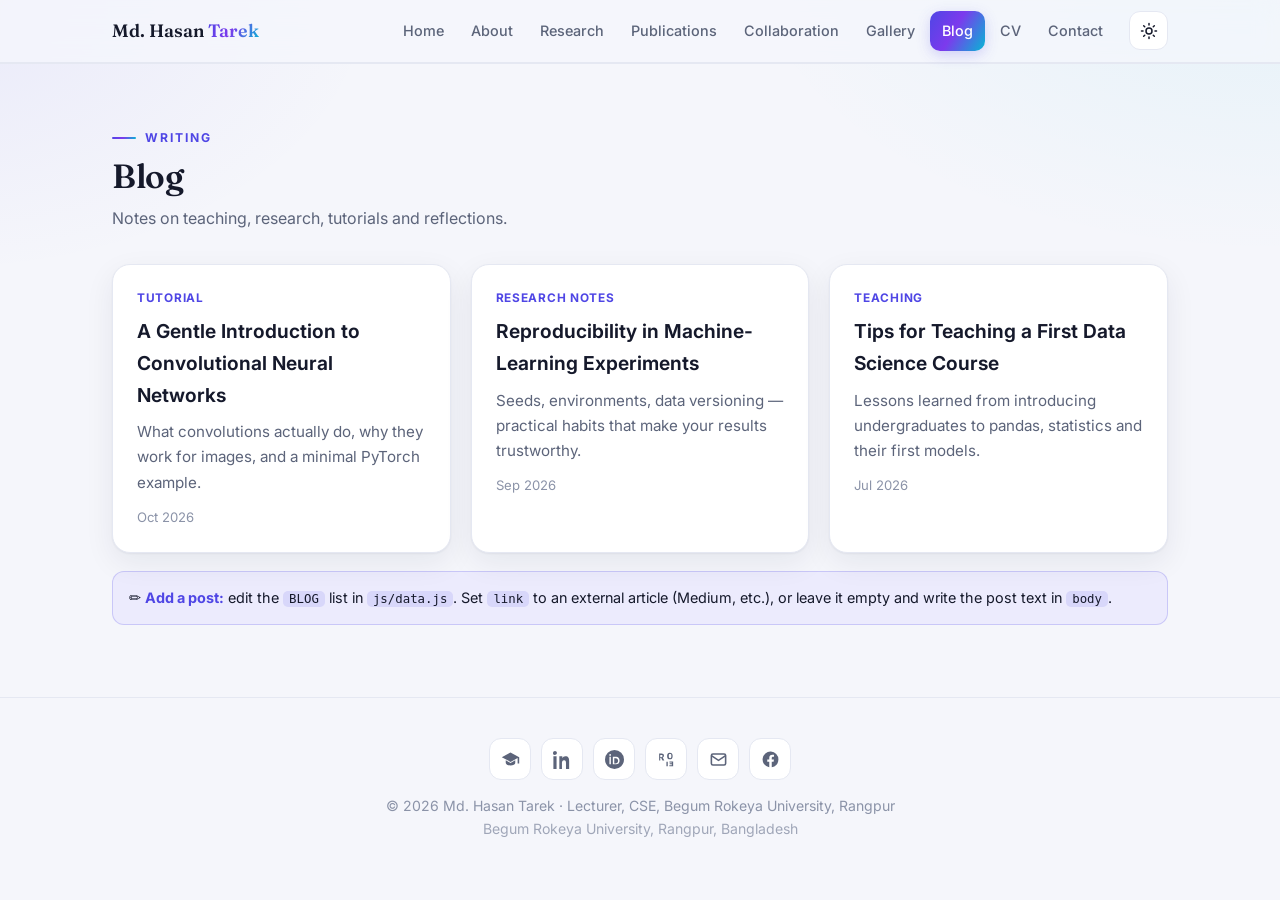
==== blog.html @ a64d5961 "Initial commit of my personal website" ====
<!DOCTYPE html>
<html lang="en">
<head>
<meta charset="UTF-8"/>
<meta name="viewport" content="width=device-width, initial-scale=1.0"/>
<title>Blog — Md. Hasan Tarek</title>
<meta name="description" content="Notes on teaching, research, tutorials and reflections by Md. Hasan Tarek."/>
<link rel="preconnect" href="https://fonts.googleapis.com"/>
<link rel="preconnect" href="https://fonts.gstatic.com" crossorigin/>
<link href="https://fonts.googleapis.com/css2?family=Inter:wght@400;500;600;700&family=Newsreader:ital,opsz,wght@0,6..72,400;0,6..72,500;0,6..72,600;1,6..72,400&display=swap" rel="stylesheet"/>
<link rel="stylesheet" href="css/style.css"/>
</head>
<body data-page="blog">
<header class="nav"></header>

<section class="page">
  <div class="wrap">
    <p class="eyebrow">Writing</p>
    <h1 class="sec-title">Blog</h1>
    <p class="sec-intro">Notes on teaching, research, tutorials and reflections.</p>
    <div class="grid g3" id="blog"></div>
    <div class="note">✏️ <b>Add a post:</b> edit the <code>BLOG</code> list in <code>js/data.js</code>. Set <code>link</code> to an external article (Medium, etc.), or leave it empty and write the post text in <code>body</code>.</div>
  </div>
</section>

<footer></footer>
<a href="#" class="top-link" aria-label="Back to top"><svg viewBox="0 0 24 24" width="20" height="20" fill="none" stroke="currentColor" stroke-width="2" stroke-linecap="round"><path d="M12 19V5M5 12l7-7 7 7"/></svg></a>
<script src="js/data.js"></script>
<script src="js/site.js"></script>
</body>
</html>
---- css/style.css ----
@import url('https://fonts.googleapis.com/css2?family=Fraunces:ital,opsz,wght@0,9..144,400;0,9..144,500;0,9..144,600;0,9..144,700;1,9..144,400&display=swap');
/* =====================================================================
   style.css  —  all styling for the whole site.
   Change the palette once in :root (and the dark block) below.
   ===================================================================== */
:root{
  --bg:#f5f6fb; --surface:#ffffff; --surface-2:#eef1f9;
  --text:#15192b; --muted:#5c647a; --faint:#8b93a8;
  --border:#e5e8f2; --accent:#4f46e5; --accent-2:#7c3aed; --accent-3:#06b6d4;
  --accent-soft:#ecebfd; --ring:rgba(79,70,229,.22);
  --grad:linear-gradient(120deg,#4f46e5,#7c3aed 45%,#06b6d4);
  --shadow:0 1px 2px rgba(20,25,55,.05),0 10px 30px rgba(20,25,55,.07);
  --shadow-lg:0 18px 50px rgba(79,70,229,.16);
  --radius:18px; --maxw:1100px;
  --font-display:'Fraunces',Georgia,'Times New Roman',serif;
  --font-body:'Inter',system-ui,-apple-system,Segoe UI,Roboto,sans-serif;
}
html[data-theme="dark"]{
  --bg:#0a0f1f; --surface:#121831; --surface-2:#1a2140;
  --text:#e9ecf8; --muted:#9aa4c2; --faint:#727d9c;
  --border:#242c49; --accent:#818cf8; --accent-2:#a78bfa; --accent-3:#22d3ee;
  --accent-soft:#1a1f44; --ring:rgba(129,140,248,.3);
  --grad:linear-gradient(120deg,#818cf8,#a78bfa 45%,#22d3ee);
  --shadow:0 1px 2px rgba(0,0,0,.4),0 12px 34px rgba(0,0,0,.4);
  --shadow-lg:0 20px 55px rgba(0,0,0,.5);
}
*{box-sizing:border-box}
html{scroll-behavior:smooth; scroll-padding-top:78px}
body{margin:0; background:var(--bg); color:var(--text);
  font-family:var(--font-body); line-height:1.65; -webkit-font-smoothing:antialiased;
  background-image:radial-gradient(900px 500px at 100% -5%, color-mix(in srgb,var(--accent-3) 7%,transparent), transparent 60%),
                   radial-gradient(800px 500px at -5% 0%, color-mix(in srgb,var(--accent) 7%,transparent), transparent 55%);
  background-attachment:fixed; background-repeat:no-repeat;}
h1,h2,h3,.serif{font-family:var(--font-display); font-weight:600; letter-spacing:-.01em}
a{color:var(--accent); text-decoration:none}
a:hover{text-decoration:underline}
img{max-width:100%; display:block}
.wrap{max-width:var(--maxw); margin:0 auto; padding:0 22px}
.page{padding:56px 0 72px; border-top:1px solid var(--border)}
.eyebrow{display:inline-flex; align-items:center; gap:9px; font-size:.76rem; letter-spacing:.16em; text-transform:uppercase; color:var(--accent); font-weight:700; margin:0 0 10px; font-family:var(--font-body)}
.eyebrow::before{content:""; width:24px; height:2px; border-radius:2px; background:var(--grad)}
.sec-title{font-size:2.1rem; margin:0 0 10px; line-height:1.12}
.sec-intro{color:var(--muted); max-width:62ch; margin:0 0 32px}
.block{margin-bottom:52px}
.block:last-child{margin-bottom:0}
.grad-text{background:var(--grad); -webkit-background-clip:text; background-clip:text; color:transparent}

/* ---- NAV ---- */
header.nav{position:sticky; top:0; z-index:50; backdrop-filter:saturate(1.4) blur(12px);
  background:color-mix(in srgb,var(--bg) 78%,transparent); border-bottom:1px solid var(--border)}
.nav-inner{max-width:var(--maxw); margin:0 auto; padding:11px 22px; display:flex; align-items:center; gap:14px}
.brand{font-family:var(--font-display); font-weight:600; font-size:1.12rem; margin-right:auto; color:var(--text)}
.brand span{background:var(--grad); -webkit-background-clip:text; background-clip:text; color:transparent}
.brand:hover{text-decoration:none}
.nav-links{display:flex; gap:3px; flex-wrap:wrap}
.nav-links a{color:var(--muted); font-size:.9rem; padding:8px 12px; border-radius:10px; font-weight:500; transition:.15s}
.nav-links a:hover{color:var(--text); background:var(--surface-2); text-decoration:none}
.nav-links a.active{color:#fff; background:var(--grad); box-shadow:0 4px 14px var(--ring)}
.icon-btn{display:grid; place-items:center; width:39px; height:39px; border-radius:11px; border:1px solid var(--border);
  background:var(--surface); color:var(--text); cursor:pointer; transition:.15s}
.icon-btn:hover{border-color:var(--accent); color:var(--accent)}
.menu-btn{display:none}
@media(max-width:920px){
  .nav-links{position:fixed; inset:59px 0 auto 0; flex-direction:column; background:var(--surface);
    border-bottom:1px solid var(--border); padding:10px 16px; display:none; box-shadow:var(--shadow)}
  .nav-links.open{display:flex}
  .nav-links a{padding:12px 10px}
  .menu-btn{display:grid}
}

/* ---- HERO ---- */
.hero{position:relative; overflow:hidden; padding:66px 0 58px}
.hero::before{content:""; position:absolute; z-index:0; inset:-30% -5% auto -5%; height:620px;
  background:radial-gradient(520px 330px at 16% 24%, color-mix(in srgb,var(--accent) 26%,transparent), transparent 70%),
             radial-gradient(520px 320px at 88% 8%, color-mix(in srgb,var(--accent-3) 24%,transparent), transparent 72%),
             radial-gradient(420px 300px at 65% 60%, color-mix(in srgb,var(--accent-2) 18%,transparent), transparent 72%);
  filter:blur(14px); opacity:.9; pointer-events:none}
.hero .wrap{position:relative; z-index:1}
.hero-grid{display:grid; grid-template-columns:1fr 300px; gap:50px; align-items:center}
@media(max-width:820px){.hero-grid{grid-template-columns:1fr; text-align:center}}
.hero h1{font-size:3.1rem; line-height:1.05; margin:6px 0 10px; font-weight:600;
  background:var(--grad); -webkit-background-clip:text; background-clip:text; color:transparent}
.hero .role{font-size:1.2rem; color:var(--text); font-weight:500; margin:0; font-family:var(--font-body)}
.hero .affil{color:var(--muted); margin:3px 0 18px}
.hero p.bio{color:var(--muted); max-width:56ch; margin:0 0 26px}
@media(max-width:820px){.hero p.bio{margin-inline:auto}}
.photo-card{justify-self:center}
.photo-ring{width:264px; height:264px; border-radius:50%; padding:7px; box-shadow:var(--shadow-lg);
  background:conic-gradient(from 130deg,var(--accent),var(--accent-3),var(--accent-2),var(--accent))}
.photo-ring img{width:100%; height:100%; border-radius:50%; object-fit:cover; border:5px solid var(--surface)}

/* ---- BUTTONS ---- */
.cta{display:flex; gap:12px; flex-wrap:wrap}
@media(max-width:820px){.cta{justify-content:center}}
.btn{display:inline-flex; align-items:center; gap:8px; padding:12px 20px; border-radius:12px; font-weight:600; font-size:.94rem; cursor:pointer; border:1px solid transparent; transition:.18s}
.btn:hover{text-decoration:none; transform:translateY(-2px)}
.btn-primary{background:var(--grad); color:#fff; box-shadow:0 8px 22px var(--ring)}
.btn-primary:hover{box-shadow:0 12px 28px var(--ring)}
.btn-ghost{background:var(--surface); color:var(--text); border-color:var(--border)}
.btn-ghost:hover{border-color:var(--accent); color:var(--accent)}

/* ---- SOCIAL ICONS ---- */
.socials{display:flex; gap:10px; margin-top:22px; flex-wrap:wrap}
@media(max-width:820px){.socials{justify-content:center}}
.socials a{width:42px; height:42px; border-radius:12px; border:1px solid var(--border); background:var(--surface);
  display:grid; place-items:center; color:var(--muted); transition:.18s}
.socials a:hover{color:#fff; background:var(--grad); border-color:transparent; transform:translateY(-3px); box-shadow:0 8px 18px var(--ring); text-decoration:none}
.socials svg{width:19px; height:19px}

/* ---- GRID / CARDS ---- */
.grid{display:grid; gap:20px}
.g2{grid-template-columns:repeat(2,1fr)}
.g3{grid-template-columns:repeat(3,1fr)}
.g4{grid-template-columns:repeat(4,1fr)}
@media(max-width:820px){.g2,.g3,.g4{grid-template-columns:1fr}}
.card{position:relative; overflow:hidden; background:var(--surface); border:1px solid var(--border); border-radius:var(--radius); padding:24px; box-shadow:var(--shadow); transition:.22s}
.card::before{content:""; position:absolute; top:0; left:0; right:0; height:3px; background:var(--grad); transform:scaleX(0); transform-origin:left; transition:.28s}
.card:hover{transform:translateY(-4px); border-color:color-mix(in srgb,var(--accent) 35%,var(--border)); box-shadow:var(--shadow-lg)}
.card:hover::before{transform:scaleX(1)}
.card h3{margin:0 0 6px; font-size:1.2rem; font-family:var(--font-body); font-weight:650; letter-spacing:0}
.card p{margin:0; color:var(--muted); font-size:.95rem}
.card .icon{font-size:1.9rem; line-height:1; margin-bottom:12px}
.tag{display:inline-block; padding:7px 14px; border-radius:999px; background:var(--accent-soft); color:var(--accent);
  font-weight:600; font-size:.85rem; margin:0 8px 8px 0; border:1px solid color-mix(in srgb,var(--accent) 20%,transparent)}
.pill{display:inline-block; font-size:.7rem; font-weight:700; letter-spacing:.07em; text-transform:uppercase;
  color:#fff; background:var(--grad); padding:5px 11px; border-radius:7px}

/* ---- STATS ---- */
.stats{display:grid; grid-template-columns:repeat(4,1fr); gap:18px}
@media(max-width:700px){.stats{grid-template-columns:repeat(2,1fr)}}
.stat{background:var(--surface); border:1px solid var(--border); border-radius:var(--radius); padding:26px 22px; text-align:center; box-shadow:var(--shadow); transition:.2s}
.stat:hover{transform:translateY(-3px); box-shadow:var(--shadow-lg)}
.stat .n{font-family:var(--font-display); font-size:2.4rem; font-weight:600; line-height:1;
  background:var(--grad); -webkit-background-clip:text; background-clip:text; color:transparent}
.stat .l{color:var(--muted); font-size:.85rem; margin-top:8px; font-weight:500}

/* ---- TIMELINE ---- */
.timeline{position:relative; margin-left:8px; padding-left:30px; border-left:2px solid var(--border)}
.tl-item{position:relative; padding:0 0 28px}
.tl-item:last-child{padding-bottom:0}
.tl-item::before{content:""; position:absolute; left:-39px; top:3px; width:15px; height:15px; border-radius:50%;
  background:var(--grad); border:3px solid var(--bg); box-shadow:0 0 0 1px var(--border)}
.tl-item .when{font-size:.8rem; color:var(--accent); font-weight:700; letter-spacing:.04em}
.tl-item h3{margin:3px 0 2px; font-size:1.16rem; font-family:var(--font-body); font-weight:650}
.tl-item .where{color:var(--muted); font-size:.95rem}
.tl-item .meta{color:var(--faint); font-size:.88rem; margin-top:2px}

/* ---- NEWS FEED ---- */
.news{list-style:none; margin:0; padding:0}
.news li{display:flex; gap:18px; padding:15px 0; border-bottom:1px solid var(--border)}
.news li:last-child{border-bottom:0}
.news .d{min-width:92px; color:var(--accent); font-weight:700; font-size:.86rem}
.news .t{color:var(--text)}

/* ---- PUBLICATIONS ---- */
.filters{display:flex; gap:8px; flex-wrap:wrap; margin-bottom:24px}
.filters button{padding:8px 16px; border-radius:10px; border:1px solid var(--border); background:var(--surface);
  color:var(--muted); font-weight:600; font-size:.86rem; cursor:pointer; transition:.15s; font-family:var(--font-body)}
.filters button:hover{border-color:var(--accent); color:var(--accent)}
.filters button.active{background:var(--grad); color:#fff; border-color:transparent; box-shadow:0 5px 14px var(--ring)}
.year-group{margin-bottom:28px}
.year-group .yr-label{font-family:var(--font-display); font-size:1.4rem; font-weight:600; margin:0 0 10px; padding-bottom:7px; border-bottom:1px solid var(--border);
  background:var(--grad); -webkit-background-clip:text; background-clip:text; color:transparent; display:inline-block}
.pub{display:flex; gap:16px; padding:17px 0; border-bottom:1px solid var(--border)}
.pub:last-child{border-bottom:0}
.pub .num{font-family:var(--font-display); font-size:1.25rem; color:var(--accent); min-width:30px; font-weight:600}
.pub .body h3{margin:0 0 4px; font-size:1.06rem; line-height:1.4; font-family:var(--font-body); font-weight:650}
.pub .body .authors{color:var(--muted); font-size:.92rem}
.pub .body .venue{color:var(--faint); font-size:.9rem; font-style:italic; margin-top:2px}
.pub .body .ptype{font-style:normal; color:var(--accent); font-weight:600}
.pub .body .plinks{margin-top:9px; display:flex; gap:8px; flex-wrap:wrap}
.pub .body .plinks a{font-size:.8rem; font-weight:600; padding:5px 12px; border-radius:8px; background:var(--accent-soft); color:var(--accent)}
.pub .body .plinks a:hover{background:var(--grad); color:#fff; text-decoration:none}

/* ---- GALLERY ---- */
.gallery{display:grid; grid-template-columns:repeat(4,1fr); gap:14px}
@media(max-width:820px){.gallery{grid-template-columns:repeat(2,1fr)}}
.gallery figure{margin:0}
.gallery .cell{aspect-ratio:1/1; border-radius:14px; overflow:hidden; border:1px solid var(--border); background:var(--surface-2); display:grid; place-items:center; box-shadow:var(--shadow); transition:.22s}
.gallery figure:hover .cell{transform:translateY(-4px) scale(1.01); box-shadow:var(--shadow-lg)}
.gallery .cell img{width:100%; height:100%; object-fit:cover}
.gallery .ph{color:var(--faint); font-size:.8rem; text-align:center; padding:10px; border:1px dashed var(--border); width:100%; height:100%; display:grid; place-items:center; border-radius:14px}
.gallery figcaption{font-size:.84rem; color:var(--muted); margin-top:8px; text-align:center; font-weight:500}

/* ---- BLOG ---- */
.blog-card .cat{font-size:.74rem; color:var(--accent); font-weight:700; text-transform:uppercase; letter-spacing:.06em}
.blog-card h3{margin:8px 0; font-family:var(--font-body); font-weight:650}
.blog-card .date{color:var(--faint); font-size:.82rem; margin-top:12px}

/* ---- CONTACT ---- */
.contact-grid{display:grid; grid-template-columns:1fr 1.1fr; gap:30px}
@media(max-width:820px){.contact-grid{grid-template-columns:1fr}}
.field{margin-bottom:15px}
.field label{display:block; font-size:.85rem; font-weight:600; margin-bottom:6px; color:var(--muted)}
.field input,.field textarea{width:100%; padding:12px 14px; border-radius:11px; border:1px solid var(--border);
  background:var(--surface); color:var(--text); font-family:inherit; font-size:.94rem; transition:.15s}
.field input:focus,.field textarea:focus{outline:none; border-color:var(--accent); box-shadow:0 0 0 4px var(--ring)}
.contact-line{display:flex; gap:12px; align-items:flex-start; margin-bottom:15px}
.contact-line svg{width:18px; height:18px; color:var(--accent); flex-shrink:0; margin-top:3px}
.contact-line .l{font-size:.74rem; color:var(--faint); text-transform:uppercase; letter-spacing:.06em}
.contact-line .v{font-weight:500}

/* ---- CALLOUT / CTA BAND ---- */
.note{background:var(--accent-soft); border:1px solid color-mix(in srgb,var(--accent) 22%,transparent);
  border-radius:12px; padding:14px 16px; color:var(--text); font-size:.9rem; margin-top:18px}
.note b{color:var(--accent)}
.note code{background:color-mix(in srgb,var(--accent) 12%,transparent); padding:1px 6px; border-radius:5px; font-size:.86em}
.cta-band{position:relative; overflow:hidden; background:var(--grad); color:#fff; border-radius:24px; padding:48px 40px; text-align:center; box-shadow:var(--shadow-lg)}
.cta-band::after{content:""; position:absolute; inset:0; background:radial-gradient(400px 200px at 80% 0%, rgba(255,255,255,.22), transparent 70%); pointer-events:none}
.cta-band h2{margin:0 0 8px; color:#fff; font-size:1.9rem; position:relative}
.cta-band p{margin:0 auto 20px; max-width:52ch; opacity:.96; position:relative}
.cta-band .btn-ghost{background:rgba(255,255,255,.16); color:#fff; border-color:rgba(255,255,255,.45); position:relative}
.cta-band .btn-ghost:hover{background:rgba(255,255,255,.28); color:#fff}

/* ---- CV ---- */
.cv-toolbar{text-align:center; margin-bottom:28px}
.cv-wrap{background:var(--surface); border:1px solid var(--border); border-radius:var(--radius); box-shadow:var(--shadow-lg); padding:44px; max-width:840px; margin:0 auto}
.cv-head{text-align:center; padding-bottom:20px; margin-bottom:24px; border-bottom:2px solid transparent; border-image:var(--grad) 1}
.cv-head h2{font-size:2.1rem; margin:0}
.cv-head .cv-sub{color:var(--muted); margin-top:5px}
.cv-head .cv-contact{font-size:.84rem; color:var(--faint); margin-top:11px}
.cv-sec{margin-bottom:24px}
.cv-sec h3{font-size:1rem; text-transform:uppercase; letter-spacing:.09em; font-family:var(--font-body); font-weight:700; color:var(--accent); border-bottom:1px solid var(--border); padding-bottom:6px; margin:0 0 13px}
.cv-row{display:flex; justify-content:space-between; gap:16px; margin-bottom:11px}
.cv-row .left b{display:block}
.cv-row .left span{color:var(--muted); font-size:.92rem}
.cv-row .yr{color:var(--accent); font-size:.9rem; white-space:nowrap; font-weight:700}
.cv-list{margin:0; padding-left:18px; color:var(--muted)}
.cv-list li{margin-bottom:7px}

/* ---- FOOTER / TOP ---- */
footer{padding:40px 0; text-align:center; color:var(--faint); font-size:.88rem; border-top:1px solid var(--border)}
footer .fsoc{justify-content:center; margin:0 0 14px}
.top-link{position:fixed; right:18px; bottom:18px; width:46px; height:46px; border-radius:13px; background:var(--grad); color:#fff;
  display:grid; place-items:center; box-shadow:var(--shadow-lg); opacity:0; pointer-events:none; transition:.25s; z-index:40}
.top-link.show{opacity:1; pointer-events:auto}
.top-link:hover{transform:translateY(-3px)}

/* ---- PRINT (CV page) ---- */
@media print{
  header.nav,.top-link,.cv-toolbar,footer,.note{display:none !important}
  body{background:#fff; color:#000; background-image:none}
  .page{padding:0; border:0}
  .cv-wrap{box-shadow:none; border:0; padding:0; max-width:100%}
  .cv-head h2{color:#000}
  .cv-sec h3{color:#000; border-color:#999}
  .cv-row .yr{color:#000}
  a{color:#000}
}
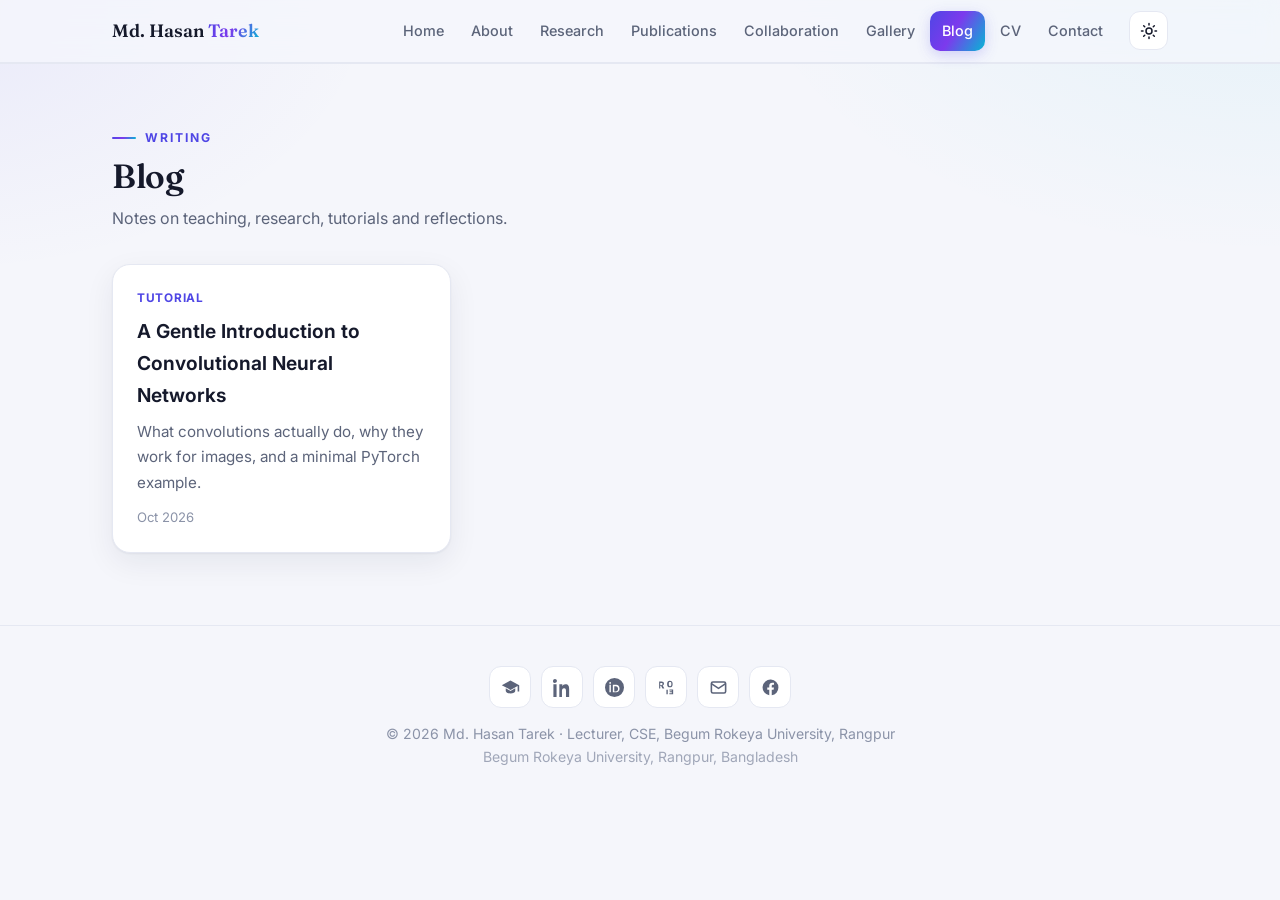
==== commit 808e5992: "note from gallery, blog and contact html file commented" ====
--- a/blog.html
+++ b/blog.html
@@ -19,7 +19,7 @@
     <h1 class="sec-title">Blog</h1>
     <p class="sec-intro">Notes on teaching, research, tutorials and reflections.</p>
     <div class="grid g3" id="blog"></div>
-    <div class="note">✏️ <b>Add a post:</b> edit the <code>BLOG</code> list in <code>js/data.js</code>. Set <code>link</code> to an external article (Medium, etc.), or leave it empty and write the post text in <code>body</code>.</div>
+    <!-- <div class="note">✏️ <b>Add a post:</b> edit the <code>BLOG</code> list in <code>js/data.js</code>. Set <code>link</code> to an external article (Medium, etc.), or leave it empty and write the post text in <code>body</code>.</div> -->
   </div>
 </section>
 
